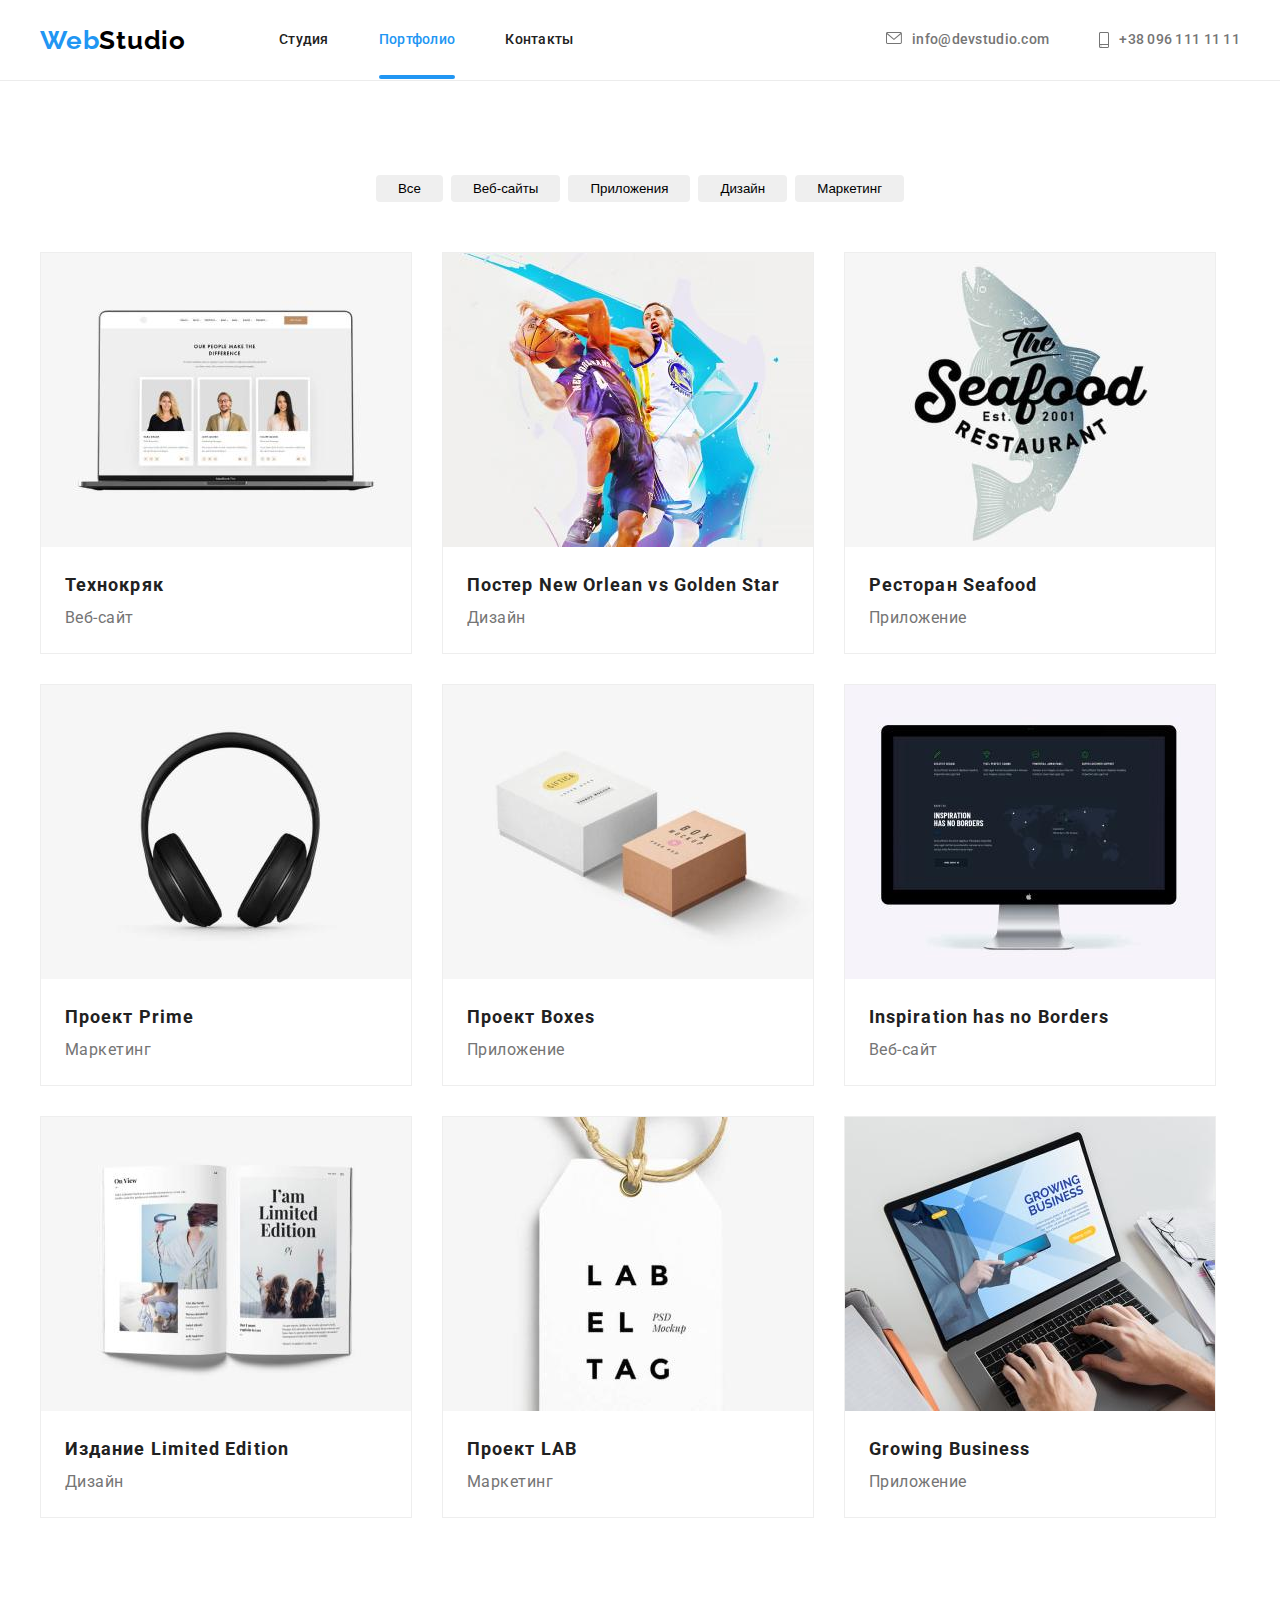
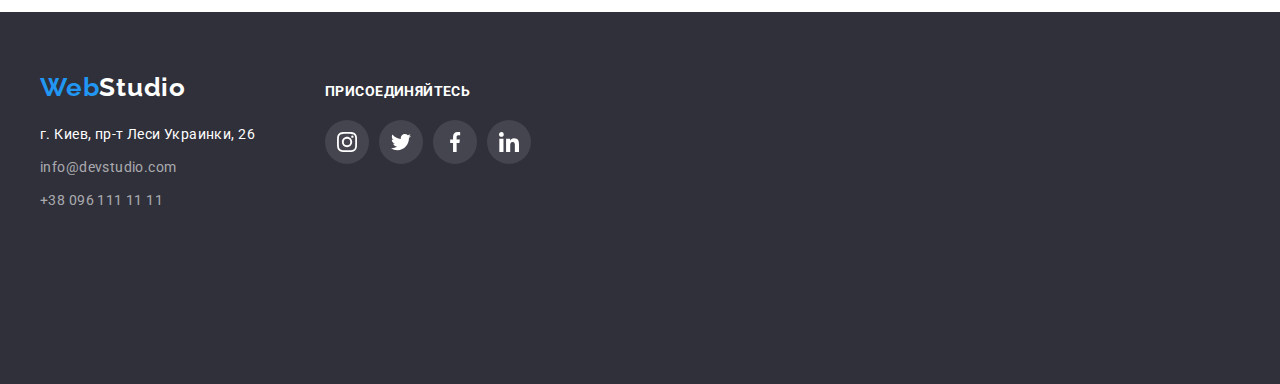
==== portfolio.html @ 183d9358 "Копия с дз 5" ====
<!DOCTYPE html>
<html lang="ru">
<head>
    <meta charset="UTF-8">
    <meta http-equiv="X-UA-Compatible" content="IE=edge">
    <meta name="viewport" content="width=device-width, initial-scale=1.0">
    <title>Document</title>
    <link rel="stylesheet" href="https://cdnjs.cloudflare.com/ajax/libs/modern-normalize/1.1.0/modern-normalize.min.css"
        integrity="sha512-wpPYUAdjBVSE4KJnH1VR1HeZfpl1ub8YT/NKx4PuQ5NmX2tKuGu6U/JRp5y+Y8XG2tV+wKQpNHVUX03MfMFn9Q=="
        crossorigin="anonymous" referrerpolicy="no-referrer" />
    <link rel="preconnect" href="https://fonts.googleapis.com">
    <link rel="preconnect" href="https://fonts.gstatic.com" crossorigin>
    <link
        href="https://fonts.googleapis.com/css2?family=Raleway:wght@700&family=Roboto:wght@400;500;700;900&display=swap"
        rel="stylesheet">
    <link rel="stylesheet" href="./css/style.css">
</head>
<body>
    <!--content header-->
    <header class="header">
        <div class="container header-div">
            <nav class="header-nav">
                <a href="#" class="logo">
                    <span class="logo-span">Web</span>Studio
                </a>
                <ul class="items list">
                    <li class="items-nav"><a href="./index.html" class="list-nav">Студия</a></li>
                    <li class="items-nav"><a href="" class="list-nav current">Портфолио</a></li>
                    <li class="items-nav"><a href="" class="list-nav">Контакты</a></li>
                </ul>
            </nav>
            <ul class="items list">
                <li class="items-contacts"><a href="mailto:info@devstudio.com" class="list-nav">
                        <svg class="icon-envelope" width="16" height="12">
                            <use href="./images/icons.svg#icon-envelope"></use>
                        </svg>info@devstudio.com</a>
                </li>
                <li class="items-contacts"><a href="tel:+380961111111" class="list-nav">
                        <svg class="icon-smartphone" width="10" height="16">
                            <use href="./images/icons.svg#icon-smartphone"></use>
                        </svg>+38 096 111 11 11</a>
                </li>
            </ul>
        </div>
    </header>
    <main>
        <section class="section-portfolio">
            <div class="container">
                <h1 class="visually-hidden">Портфолио</h1>
                <ul class="list-buttons">
                    <li><button type="button" class="button-portfolio">Все</button></li>
                    <li><button type="button" class="button-portfolio">Веб-сайты</button></li>
                    <li><button type="button" class="button-portfolio">Приложения</button></li>
                    <li><button type="button" class="button-portfolio">Дизайн</button></li>
                    <li><button type="button" class="button-portfolio">Маркетинг</button></li>
                </ul>
                <ul class="list-portfolio">
                    <li>
                        <a href="#" class="link-portfolio">
                            <div class="link-portfolio-div">
                                <img src="./images/portfolio/portfolio1.jpg" alt="Екран ноутбука" width="370" height="294">
                                <div class="overlay-div-text">
                                    <p class="overlay-text">Технокряк это современная площадка распространения коронавируса. Компании используют эту платформу для цифрового
                                    шпионажа и атак на защищённые сервера конкурентов.</p>
                                </div>
                            </div>
                            <div class="description">
                                <h2 class="list-item">Технокряк</h2>
                                <p class="list-page">Веб-сайт</p>
                            </div>
                        </a>
                    </li>
                    <li>
                        <a href="" class="link-portfolio">
                            <div class="link-portfolio-div">
                                <img src="./images/portfolio/portfolio2.jpg" alt="Два баскетболиста играют в игру" width="370" height="294">
                                <div class="overlay-div-text">
                                    <p class="overlay-text">Технокряк это современная площадка распространения коронавируса. Компании используют эту
                                        платформу для цифрового
                                        шпионажа и атак на защищённые сервера конкурентов.</p>
                                </div>
                            </div>
                            <div class="description">
                                <h2 class="list-item">Постер New Orlean vs Golden Star</h2>
                                <p class="list-page">Дизайн</p>
                            </div>
                        </a>
                    </li>
                    <li>
                        <a href="" class="link-portfolio">
                            <div class="link-portfolio-div">
                                <img src="./images/portfolio/portfolio3.jpg" alt="Логотип ресторана" width="370" height="294">
                                <div class="overlay-div-text">
                                    <p class="overlay-text">Технокряк это современная площадка распространения коронавируса. Компании используют эту
                                        платформу для цифрового
                                        шпионажа и атак на защищённые сервера конкурентов.</p>
                                </div>
                            </div>
                            <div class="description">
                                <h2 class="list-item">Ресторан Seafood</h2>
                                <p class="list-page">Приложение</p>
                            </div>
                        </a>
                    </li>
                    <li>
                        <a href="" class="link-portfolio">
                            <div class="link-portfolio-div">
                                <img src="./images/portfolio/portfolio4.jpg" alt="Наушники" width="370" height="294">
                                <div class="overlay-div-text">
                                    <p class="overlay-text">Технокряк это современная площадка распространения коронавируса. Компании используют эту
                                        платформу для цифрового
                                        шпионажа и атак на защищённые сервера конкурентов.</p>
                                </div>
                            </div>
                            <div class="description">
                                <h2 class="list-item">Проект Prime</h2>
                                <p class="list-page">Маркетинг</p>
                            </div>
                        </a>
                    </li>
                    <li>
                        <a href="" class="link-portfolio">
                            <div class="link-portfolio-div">
                                <img src="./images/portfolio/portfolio5.jpg" alt="Две коробки с надписями" width="370" height="294">
                                <div class="overlay-div-text">
                                    <p class="overlay-text">Технокряк это современная площадка распространения коронавируса. Компании используют эту
                                        платформу для цифрового
                                        шпионажа и атак на защищённые сервера конкурентов.</p>
                                </div>
                            </div>
                            <div class="description">
                                <h2 class="list-item">Проект Boxes</h2>
                                <p class="list-page">Приложение</p>
                            </div>
                        </a>
                    </li>
                    <li>
                        <a href="" class="link-portfolio">
                            <div class="link-portfolio-div">
                                <img src="./images/portfolio/portfolio6.jpg" alt="Отображение сайта на мониторе" width="370" height="294">
                                <div class="overlay-div-text">
                                    <p class="overlay-text">Технокряк это современная площадка распространения коронавируса. Компании используют эту
                                        платформу для цифрового
                                        шпионажа и атак на защищённые сервера конкурентов.</p>
                                </div>
                            </div>
                            <div class="description">
                                <h2 class="list-item">Inspiration has no Borders</h2>
                                <p class="list-page">Веб-сайт</p>
                            </div>
                        </a>
                    </li>
                    <li>
                        <a href="" class="link-portfolio">
                            <div class="link-portfolio-div">
                                <img src="./images/portfolio/portfolio7.jpg" alt="Розгорнут журнал" width="370" height="294">
                                <div class="overlay-div-text">
                                    <p class="overlay-text">Технокряк это современная площадка распространения коронавируса. Компании используют эту
                                        платформу для цифрового
                                        шпионажа и атак на защищённые сервера конкурентов.</p>
                                </div>
                            </div>
                            <div class="description">
                                <h2 class="list-item">Издание Limited Edition</h2>
                                <p class="list-page">Дизайн</p>
                            </div>
                        </a>
                    </li>
                    <li>
                        <a href="" class="link-portfolio">
                            <div class="link-portfolio-div">
                                <img src="./images/portfolio/portfolio8.jpg" alt="Етикетка бренда" width="370" height="294">
                                <div class="overlay-div-text">
                                    <p class="overlay-text">Технокряк это современная площадка распространения коронавируса. Компании используют эту
                                        платформу для цифрового
                                        шпионажа и атак на защищённые сервера конкурентов.</p>
                                </div>
                            </div>
                            <div class="description">
                                <h2 class="list-item">Проект LAB</h2>
                                <p class="list-page">Маркетинг</p>
                            </div>
                        </a>
                    </li>
                    <li>
                        <a href="" class="link-portfolio">
                            <div class="link-portfolio-div">
                                <img src="./images/portfolio/portfolio9.jpg" alt="Печатает проект на ноутбуке" width="370" height="294">
                                <div class="overlay-div-text">
                                    <p class="overlay-text">Технокряк это современная площадка распространения коронавируса. Компании используют эту
                                        платформу для цифрового
                                        шпионажа и атак на защищённые сервера конкурентов.</p>
                                </div>
                            </div>
                            <div class="description">
                                <h2 class="list-item">Growing Business</h2>
                                <p class="list-page">Приложение</p>
                            </div>
                        </a>
                    </li>
                </ul>
            </div>
        </section>
    </main>
    <footer class="footer">
        <div class="container container-footer">
            <div class="address-div">
                <a href="/" class="footer-logo">
                    <span class="logo-span">Web</span>Studio
                </a>
                <address>
                    <ul class="list about footer-list">
                        <li><a href="" class="list-link-span">г. Киев, пр-т Леси Украинки, 26</a></li>
                        <li><a href="mailto:info@devstudio.com" class="list-link">info@devstudio.com</a></li>
                        <li><a href="tel:+380961111111" class="list-link">+38 096 111 11 11</a></li>
                    </ul>
                </address>
            </div>
            <div class="join-div">
                <h2 class="join-header">присоединяйтесь</h2>
                <ul class="list join-list">
                    <li class="join-items"><a href="" class="join-anchor">
                            <svg class="join-svg" height="20" wight="20">
                                <use href="./images/icons.svg#icon-instagram"></use>
                            </svg>
                        </a></li>
                    <li class="join-items"><a href="" class="join-anchor">
                            <svg class="join-svg" height="20" wight="20">
                                <use href="./images/icons.svg#icon-twitter"></use>
                            </svg>
                        </a></li>
                    <li class="join-items"><a href="" class="join-anchor">
                            <svg class="join-svg" height="20" wight="20">
                                <use href="./images/icons.svg#icon-facebook"></use>
                            </svg>
                        </a></li>
                    <li class="join-items"><a href="" class="join-anchor">
                            <svg class="join-svg" height="20" wight="20">
                                <use href="./images/icons.svg#icon-linkedin"></use>
                            </svg>
                        </a></li>
                </ul>
            </div>
        </div>
    </footer>
</body>
</html>
---- css/style.css ----
/* основной цвет текста #212121 */
/* второй цвет #757575 */
/* logo #2196F3 */

:root {
  --main-text-color: #212121;
  --secondary-text-color: #757575;
  --intermediate-color: #2f303a;
  --accent-text-color: #2196f3;
  --button-color: #ffffff;
  --svg-color: #afb1b8;
  --footer-color: #ffffff;
  --overlay-background: rgba(33, 150, 243, 0.9);
  --time-animation: 250ms;
  --time-distribution-function: cubic-bezier(0.4, 0, 0.2, 1);
}

body {
  margin: 0;
  color: var(--main-text-color);
  font-family: roboto, sans-serif;
}

h1,
h2,
h3,
h4,
p,
ul {
  margin-top: 0;
  margin-bottom: 0;
  padding: 0;
}

img {
  display: block;
  max-width: 100%;
  height: auto;
}

.list {
  list-style: none;
}

.container {
  width: 1200px;
  margin: 0 auto;
  padding: 0 15px;
  /* outline: 2px solid tomato; */
}

/* Оформение шапки */

.header {
  border-bottom: 1px solid #ececec;
}

.header-div,
.header-nav {
  display: flex;
  align-items: center;
}

.logo {
  margin-right: 93px;
  color: #000000;
  font-family: Raleway;
  font-weight: 700;
  font-size: 26px;
  line-height: 1.19;
  letter-spacing: 0.03em;
  text-decoration: none;
}
.logo .logo-span {
  color: var(--accent-text-color);
}

.items {
  display: flex;
  font-weight: 500;
  font-size: 14px;
  line-height: 1.14;
  letter-spacing: 0.02em;
}

.items .items-nav:not(:first-child) {
  margin-left: 50px;
}

.header-div .items {
  margin-left: auto;
}

.items-contacts:not(:first-child) {
  margin-left: 50px;
}

.items-nav .list-nav {
  color: inherit;
  text-decoration: none;
  padding-top: 32px;
  padding-bottom: 32px;
}

.items-contacts .list-nav {
  display: flex;
  padding-top: 32px;
  padding-bottom: 32px;
  color: var(--secondary-text-color);
  text-decoration: none;
  font-style: normal;
  text-align: center;
}

.icon-envelope {
  fill: currentColor;
  margin-right: 10px;
}

.icon-smartphone {
  fill: currentColor;
  margin-right: 10px;
}

.list-nav {
  transition: color var(--time-animation) var(--time-distribution-function);
}

.list-nav:hover,
.list-nav:focus {
  color: var(--accent-text-color);
}

.items .list-nav.current {
  color: var(--accent-text-color);
  position: relative;
}

.items .list-nav.current::after {
  content: "";
  position: absolute;
  bottom: 0;
  border-radius: 2px;
  display: block;
  width: 100%;
  height: 4px;
  background-color: var(--accent-text-color);
}

/* Main */
/* Герой */

.button {
  border-radius: 4px;
  padding: 10px 32px;
  min-width: 200px;
  border: 0;
  height: 50px;
  color: var(--button-color);
  background-color: var(--accent-text-color);
  cursor: pointer;
  font-family: inherit;
  box-shadow: 0px 4px 4px rgba(0, 0, 0, 0.15);
  transition: color var(--time-animation) var(--time-distribution-function),
    background-color var(--time-animation) var(--time-distribution-function);
}

.button:hover,
.button:focus {
  color: red;
  background-color: rosybrown;
}

.hero {
  max-width: 1600px;
  min-height: 600px;
  margin: 0 auto;
  padding: 200px 0;
  text-align: center;
  background-color: var(--intermediate-color);
  background-image: linear-gradient(
      to right,
      rgba(47, 48, 58, 0.4),
      rgba(47, 48, 58, 0.4)
    ),
    url(../images/hero.jpg);
  background-repeat: no-repeat;
  background-position: center;
  background-size: cover;
}

.header-hero {
  margin-bottom: 30px;
  color: var(--button-color);
  font-weight: 900;
  font-size: 44px;
  line-height: 1.36;
  letter-spacing: 0.06em;
  text-transform: uppercase;
}

/* Заголовки Н2 */
.heading {
  margin-bottom: 50px;
  font-weight: 700;
  font-size: 36px;
  line-height: 1.17;
  text-align: center;
  letter-spacing: 0.03em;
}

/* Особенности */

.visually-hidden {
  position: absolute;
  white-space: nowrap;
  width: 1px;
  height: 1px;
  overflow: hidden;
  border: 0;
  padding: 0;
  clip: rect(0 0 0 0);
  clip-path: inset(50%);
  margin: -1px;
}

.features-section {
  padding: 94px 0;
}

.features {
  padding-left: 0;
  display: flex;
}

.features li:not(:first-child) {
  margin-left: 30px;
}

.subtitle {
  margin-bottom: 10px;
  font-weight: 700;
  font-size: 14px;
  line-height: 1.14;
  letter-spacing: 0.03em;
}

.subtitle-text {
  width: 270px;
  color: var(--secondary-text-color);
}

.about {
  font-weight: 400;
  font-size: 14px;
  line-height: 1.71;
  letter-spacing: 0.03em;
}

.div-feature {
  display: flex;
  width: 270px;
  height: 120px;
  margin-bottom: 30px;
  background-color: #f5f4fa;
  border-radius: 4px;
  /* padding: 25px 100px; */
  justify-content: center;
  align-items: center;
}

/* Чем мы занимаемся */

.granting-section {
  padding-bottom: 94px;
}

.granting {
  display: flex;
  padding-left: 0;
}

.granting li:not(:first-child) {
  margin-left: 30px;
}

.granting-items {
  position: relative;
}

.granting-items-text {
  position: absolute;
  display: flex;
  width: 100%;
  height: 70px;
  bottom: 0;
  background-color: rgba(47, 48, 58, 0.8);
  color: #ffffff;
  font-size: 14px;
  line-height: 1.14;
  font-weight: 700;
  justify-content: center;
  align-items: center;
  letter-spacing: 0.03em;
  text-transform: uppercase;
}

/* Наша команда */

.command {
  background-color: #f5f4fa;
  padding: 94px 0;
}

.command-list {
  display: flex;
  padding-left: 0;
}

.command-list > li {
  box-shadow: 0px 1px 3px rgba(0, 0, 0, 0.12), 0px 1px 1px rgba(0, 0, 0, 0.14),
    0px 2px 1px rgba(0, 0, 0, 0.2);
  border-radius: 0px 0px 4px 4px;
  background-color: var(--button-color);
}

.command-list > li:not(:first-child) {
  margin-left: 30px;
}

.text {
  margin-bottom: 10px;
  font-weight: 500;
}

.text-pade {
  margin-bottom: 16px;
  font-weight: 400;
  color: var(--secondary-text-color);
}

.text,
.text-pade {
  font-size: 16px;
  line-height: 1.19;
  text-align: center;
  letter-spacing: 0.03em;
}

.command-div {
  padding: 30px 32px;
}

.command-list-svg {
  display: flex;
  justify-content: space-between;
}

.command-anchor {
  display: flex;
  height: 44px;
  width: 44px;
  align-items: center;
  color: var(--svg-color);
  border-radius: 50%;
  transition: color var(--time-animation) var(--time-distribution-function),
    background-color var(--time-animation) var(--time-distribution-function);
}

.command-anchor:hover,
.command-anchor:focus {
  color: #ffffff;
  background-color: var(--accent-text-color);
}

.command-svg {
  fill: currentColor;
}

/* Clients */

.clients-section {
  padding-top: 94px;
  padding-bottom: 94px;
}

.clients-list {
  display: flex;
}

.items-clients {
  color: var(--svg-color);
}

.items-clients:not(:last-child) {
  flex-basis: calc(100% * 6 - 30px);
}

.anchor-clients {
  display: block;
  width: 170px;
  height: 92px;
  border: 1px solid #afb1b8;
  box-sizing: border-box;
  border-radius: 4px;
  padding: 16px 32px;
  color: inherit;
  transition: color var(--time-animation) var(--time-distribution-function),
    border var(--time-animation) var(--time-distribution-function);
}

.anchor-clients:hover,
.anchor-clients:focus {
  color: var(--accent-text-color);
  border: 1px solid var(--accent-text-color);
}

.icon-group {
  fill: currentColor;
}

/* Footer */

.footer {
  padding: 60px 0;
  background-color: var(--intermediate-color);
  height: 252px;
}

.footer-logo {
  display: inline-block;
  margin-bottom: 20px;
  color: var(--button-color);
  font-family: Raleway;
  font-weight: 700;
  font-size: 26px;
  line-height: 1.19;
  letter-spacing: 0.03em;
  text-decoration: none;
}
.footer-logo .logo-span {
  color: var(--accent-text-color);
}

.footer-list {
  padding-left: 0;
}

.footer-list li {
  margin-bottom: 9px;
}

.footer-list li:last-child {
  margin-bottom: 0;
}

.list-link-span {
  color: var(--button-color);
  text-decoration: none;
}

.list-link {
  color: rgb(255, 255, 255, 0.6);
  text-decoration: none;
}

.list-link-span,
.list-link {
  font-style: normal;
  font-weight: 400;
  font-size: 14px;
  line-height: 1.71;
  letter-spacing: 0.03em;
  transition: color var(--time-animation) var(--time-distribution-function);
}

.list-link-span:hover,
.list-link-span:focus,
.list-link:hover,
.list-link:focus {
  color: var(--accent-text-color);
}

.container-footer {
  display: flex;
  align-items: baseline;
}

.join-div {
  max-width: 206px;
  margin-left: 70px;
  /* flex-basis: calc(100% / 4 - 10px); */
}

.join-header {
  color: var(--footer-color);
  font-weight: 700;
  font-size: 14px;
  line-height: 1.14;
  letter-spacing: 0.03em;
  text-transform: uppercase;
  margin-bottom: 20px;
}

.join-items > .join-anchor {
  width: 44px;
  height: 44px;
  background-color: rgb(255, 255, 255, 0.1);
}

.join-list {
  display: flex;
  /* justify-content: space-between; */
}

.join-items:not(:last-child) {
  margin-right: 10px;
}

.join-anchor {
  display: flex;
  align-items: center;
  border-radius: 50%;
  color: #ffffff;
  transition: background-color var(--time-animation)
    var(--time-distribution-function);
}

.join-anchor:hover,
.join-anchor:focus {
  background-color: var(--accent-text-color);
}

.join-svg {
  fill: currentColor;
}

/* Портфолио */

.section-portfolio {
  padding: 94px 0;
}

.list-buttons {
  display: flex;
  padding-left: 0;
  margin-bottom: 50px;
  justify-content: center;
  font-weight: 500;
  font-size: 16px;
  line-height: 1.62;
  text-align: center;
  letter-spacing: 0.03em;
  list-style: none;
}

.list-buttons li:not(:first-child) {
  margin-left: 8px;
}

.button-portfolio {
  padding: 6px 22px;
  border: 0;
  border-radius: 4px;
  transition: color var(--time-animation) var(--time-distribution-function),
    background-color var(--time-animation) var(--time-distribution-function),
    box-shadow var(--time-animation) var(--time-distribution-function);
}

.button-portfolio:hover,
.button-portfolio:focus {
  color: var(--button-color);
  background-color: var(--accent-text-color);
  cursor: pointer;
  box-shadow: 0px 3px 1px rgba(0, 0, 0, 0.1), 0px 1px 2px rgba(0, 0, 0, 0.08),
    0px 2px 2px rgba(0, 0, 0, 0.12);
}

.list-portfolio {
  display: flex;
  padding-left: 0;
  flex-wrap: wrap;
  list-style: none;
  text-decoration: none;
}

.list-portfolio li {
  width: 370px;
  margin-right: 30px;
  margin-bottom: 30px;
  border: 1px solid #eeeeee;
}

.list-portfolio li:nth-child(3n) {
  margin-right: 0;
}

.list-portfolio li:nth-last-child(-n + 3) {
  margin-bottom: 0;
}

.description {
  padding: 20px 24px;
}

.list-item {
  color: var(--main-text-color);
  font-weight: 700;
  font-size: 18px;
  line-height: 2;
  letter-spacing: 0.06em;
}

.list-page {
  color: var(--secondary-text-color);
  font-weight: 400;
  font-size: 16px;
  line-height: 1.87;
  letter-spacing: 0.03em;
}

.link-portfolio {
  display: block;
  text-decoration: none;
  transition: box-shadow var(--time-animation) var(--time-distribution-function);
}

.link-portfolio:hover,
.link-portfolio:focus {
  box-shadow: 0px 1px 1px rgba(0, 0, 0, 0.12), 0px 4px 4px rgba(0, 0, 0, 0.06),
    1px 4px 6px rgba(0, 0, 0, 0.16);
}

.link-portfolio-div {
  position: relative;
  overflow: hidden;
}

.overlay-div-text {
  position: absolute;
  background-color: var(--overlay-background);
  top: 0;
  width: 100%;
  height: 100%;
  opacity: 0;
  transform: translateY(100%);
  transition: transform var(--time-animation) var(--time-distribution-function);
}

.link-portfolio:hover .overlay-div-text,
.link-portfolio:focus .overlay-div-text {
  transform: translateY(0);
  opacity: 1;
}

.overlay-text {
  position: absolute;
  top: 50%;
  left: 50%;
  transform: translate(-50%, -50%);
  width: 322px;
  height: 168px;
  font-weight: 400;
  font-size: 18px;
  line-height: 1.56;
  letter-spacing: 0.03em;
  color: #ffffff;
}

/* Модалка */

.backdrop {
  position: fixed;
  top: 0;
  left: 0;
  width: 100%;
  height: 100%;
  background-color: rgba(0, 0, 0, 0.2);
  opacity: 1;
  transition: opacity var(--time-animation) var(--time-distribution-function);
}

.backdrop.is-hidden {
  visibility: visible;
  opacity: 0;
  pointer-events: none;
}

.backdrop.is-hidden .modal {
  transform: translate(-50%, -50%) scale(1.25);
}

.modal {
  position: absolute;
  top: 50%;
  left: 50%;
  transform: translate(-50%, -50%) scale(1);
  height: 528px;
  width: 581px;
  border-radius: 4px;
  background-color: #fff;
  transition: transform var(--time-animation) var(--time-distribution-function);
}

.button-close {
  position: absolute;
  top: 8px;
  right: 8px;
  width: 30px;
  height: 30px;
  display: flex;
  justify-content: center;
  align-items: center;
  background-color: inherit;
  border: 1px solid rgba(0, 0, 0, 0.1);
  border-radius: 50%;
  color: #000000;
  cursor: pointer;
}

.button-close-svg {
  fill: currentColor;
}
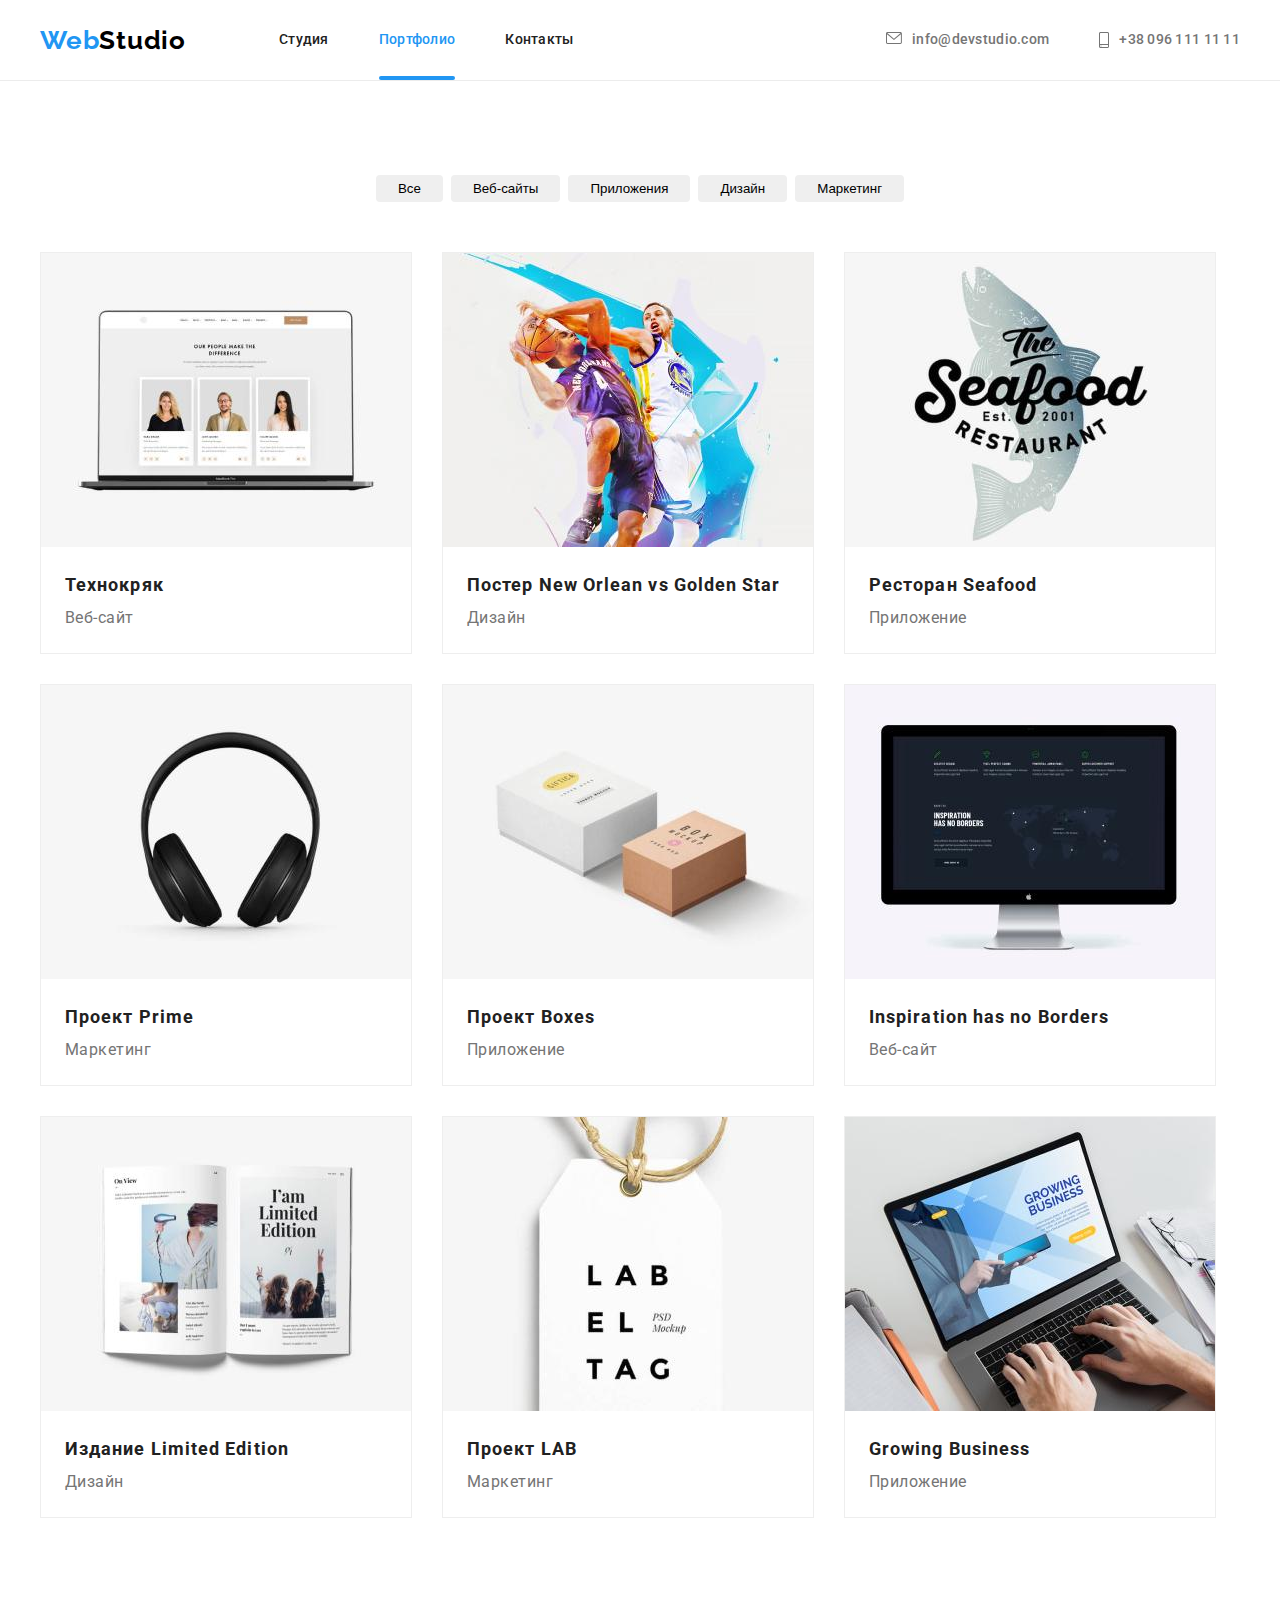
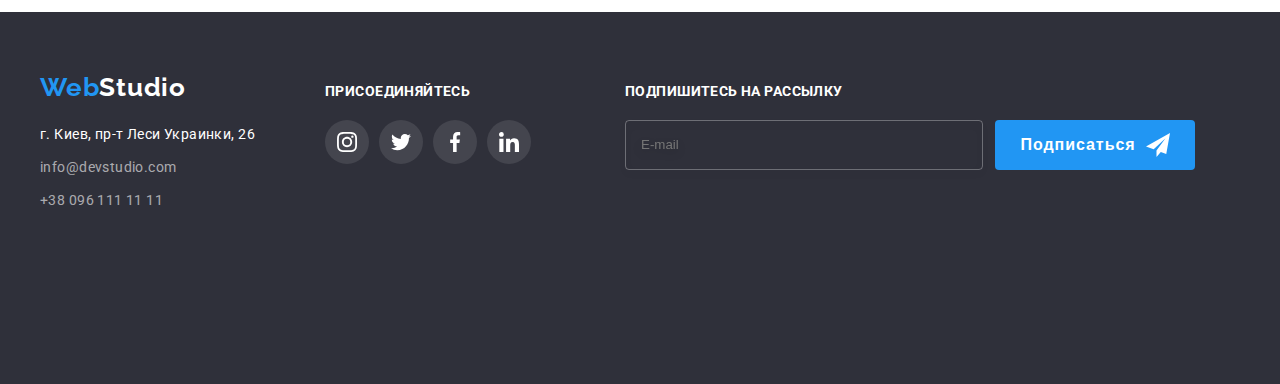
==== commit a6c80fce: "Добавлена форма подписки для порфолио" ====
--- a/portfolio.html
+++ b/portfolio.html
@@ -241,6 +241,19 @@
                         </a></li>
                 </ul>
             </div>
+            <!-- Форма подписки -->
+            <form class="form-subscription">
+                <div class="form-main">
+                    <label for="mail" class="label-subscription">Подпишитесь на рассылку</label>
+                    <input type="email" class="input-subscription" name="mail" id="mail" placeholder="E-mail">
+                </div>
+                <button type="submit" class="button-subscription">
+                    Подписаться
+                    <svg class="button-subscription-svg" width="24" height="24">
+                        <use href="./images/icons.svg#icon-telegram"></use>
+                    </svg>
+                </button>
+            </form>
         </div>
     </footer>
 </body>
--- a/css/style.css
+++ b/css/style.css
@@ -140,6 +140,7 @@
   content: "";
   position: absolute;
   bottom: 0;
+  margin-bottom: -1px;
   border-radius: 2px;
   display: block;
   width: 100%;
@@ -154,6 +155,7 @@
   border-radius: 4px;
   padding: 10px 32px;
   min-width: 200px;
+  font-weight: 700;
   border: 0;
   height: 50px;
   color: var(--button-color);
@@ -161,14 +163,12 @@
   cursor: pointer;
   font-family: inherit;
   box-shadow: 0px 4px 4px rgba(0, 0, 0, 0.15);
-  transition: color var(--time-animation) var(--time-distribution-function),
-    background-color var(--time-animation) var(--time-distribution-function);
+  transition: box-shadow var(--time-animation) var(--time-distribution-function);
 }
 
 .button:hover,
 .button:focus {
-  color: red;
-  background-color: rosybrown;
+  box-shadow: inset 0px 6px 6px rgba(0, 0, 0, 0.15);
 }
 
 .hero {
@@ -535,6 +535,71 @@
   fill: currentColor;
 }
 
+/* Форма подписки */
+
+.form-subscription {
+  display: flex;
+  margin-left: 94px;
+  align-items: flex-end;
+}
+
+.form-main {
+  display: flex;
+  flex-direction: column;
+}
+
+.label-subscription {
+  color: #ffffff;
+  font-weight: 700;
+  font-size: 14px;
+  line-height: 1.14;
+  letter-spacing: 0.03em;
+  text-transform: uppercase;
+  margin-bottom: 20px;
+}
+
+.input-subscription {
+  width: 358px;
+  height: 50px;
+  background-color: transparent;
+  border: 1px solid rgba(255, 255, 255, 0.3);
+  box-sizing: border-box;
+  filter: drop-shadow(0px 4px 4px rgba(0, 0, 0, 0.15));
+  border-radius: 4px;
+  padding: 15px;
+  color: var(--footer-color);
+}
+
+.button-subscription {
+  width: 200px;
+  height: 50px;
+  border: none;
+  border-radius: 4px;
+  background-color: var(--accent-text-color);
+  color: #ffffff;
+  margin-left: 12px;
+  cursor: pointer;
+  font-weight: 700;
+  font-size: 16px;
+  line-height: 1.87;
+  display: flex;
+  align-items: center;
+  justify-content: center;
+  letter-spacing: 0.06em;
+  transition: box-shadow var(--time-animation) var(--time-distribution-function);
+}
+
+.button-subscription:hover,
+.button-subscription:focus {
+  box-shadow: inset 2px 6px 6px rgba(0, 0, 0, 0.15);
+}
+
+.button-subscription-svg {
+  background-size: contain;
+  margin-left: 10px;
+  fill: currentColor;
+}
+
 /* Портфолио */
 
 .section-portfolio {
@@ -695,9 +760,12 @@
   top: 50%;
   left: 50%;
   transform: translate(-50%, -50%) scale(1);
-  height: 528px;
-  width: 581px;
+  min-width: 528px;
+  min-height: 581px;
   border-radius: 4px;
+  display: flex;
+  justify-content: center;
+  padding: 40px;
   background-color: #fff;
   transition: transform var(--time-animation) var(--time-distribution-function);
 }
@@ -716,8 +784,170 @@
   border-radius: 50%;
   color: #000000;
   cursor: pointer;
+  transition: color var(--time-animation) var(--time-distribution-function);
 }
 
 .button-close-svg {
   fill: currentColor;
 }
+
+.button-close:hover,
+.button-close:focus {
+  color: var(--accent-text-color);
+}
+
+/* Форма модалки */
+
+.modal-form {
+  display: flex;
+  flex-direction: column;
+  align-items: center;
+}
+
+.modal-form > p {
+  font-weight: 700;
+  font-size: 20px;
+  line-height: 1.15;
+  text-align: center;
+  letter-spacing: 0.03em;
+  margin-bottom: 12px;
+}
+
+.modal-form-name {
+  display: flex;
+  flex-direction: column;
+  justify-content: center;
+  margin-bottom: 10px;
+  width: 100%;
+}
+
+.modal-label {
+  color: var(--secondary-text-color);
+  font-weight: 400;
+  font-size: 12px;
+  line-height: 1.16;
+  letter-spacing: 0.01em;
+  margin-bottom: 4px;
+}
+
+.div-input {
+  position: relative;
+}
+
+.modal-input {
+  width: 448px;
+  height: 40px;
+  border: 1px solid rgba(33, 33, 33, 0.2);
+  box-sizing: border-box;
+  font-weight: 400;
+  font-size: 12px;
+  line-height: 1.66;
+  letter-spacing: 0.01em;
+  border-radius: 4px;
+  padding-left: 42px;
+  transition: border var(--time-animation) var(--time-distribution-function);
+}
+
+.modal-input:hover,
+.modal-input:focus {
+  border: 1px solid #2196f3;
+  outline: none;
+}
+
+.form-name-svg {
+  position: absolute;
+  top: 50%;
+  left: 12px;
+  transform: translateY(-50%);
+  fill: currentColor;
+  transition: fill var(--time-animation) var(--time-distribution-function);
+}
+
+.modal-input:hover + .form-name-svg,
+.modal-input:focus + .form-name-svg {
+  fill: #2196f3;
+}
+
+.modal-textarea {
+  border: 1px solid rgba(33, 33, 33, 0.2);
+  box-sizing: border-box;
+  border-radius: 4px;
+  font-weight: 400;
+  font-size: 12px;
+  line-height: 1.66;
+  letter-spacing: 0.01em;
+  padding: 12px 16px;
+  resize: none;
+  width: 100%;
+  transition: border var(--time-animation) var(--time-distribution-function);
+}
+
+.modal-textarea:hover,
+.modal-textarea:focus {
+  border: 1px solid #2196f3;
+  outline: none;
+}
+
+.div-checkbox {
+  margin-top: 20px;
+  margin-bottom: 30px;
+}
+
+.form-check-mark {
+  fill: #ffffff;
+  border: 2px solid var(--main-text-color);
+  border-radius: 2px;
+  margin-right: 8px;
+  transition: background-color var(--time-animation)
+      var(--time-distribution-function),
+    border var(--time-animation) var(--time-distribution-function);
+}
+
+.form-checkbox:checked + .form-check-mark {
+  background-color: var(--accent-text-color);
+  border: transparent;
+  background-origin: border-box;
+}
+
+.modal-consent-text {
+  color: var(--accent-text-color);
+  margin-left: 4px;
+  transition: color var(--time-animation) var(--time-distribution-function);
+}
+
+.modal-consent-text:hover,
+.modal-consent-text:focus {
+  color: #0f5a97;
+}
+
+.modal-consent {
+  font-weight: normal;
+  font-size: 14px;
+  line-height: 1.71;
+  letter-spacing: 0.03em;
+  color: var(--secondary-text-color);
+  display: flex;
+  align-items: center;
+}
+
+.modal-form-button {
+  width: 200px;
+  height: 50px;
+  border: none;
+  border-radius: 4px;
+  background-color: var(--accent-text-color);
+  color: #ffffff;
+  margin-left: 12px;
+  cursor: pointer;
+  font-weight: 700;
+  font-size: 16px;
+  line-height: 1.87;
+  letter-spacing: 0.06em;
+  transition: background-color var(--time-animation)
+    var(--time-distribution-function);
+}
+
+.modal-form-button:hover,
+.modal-form-button:focus {
+  background-color: #188ce8;
+}
